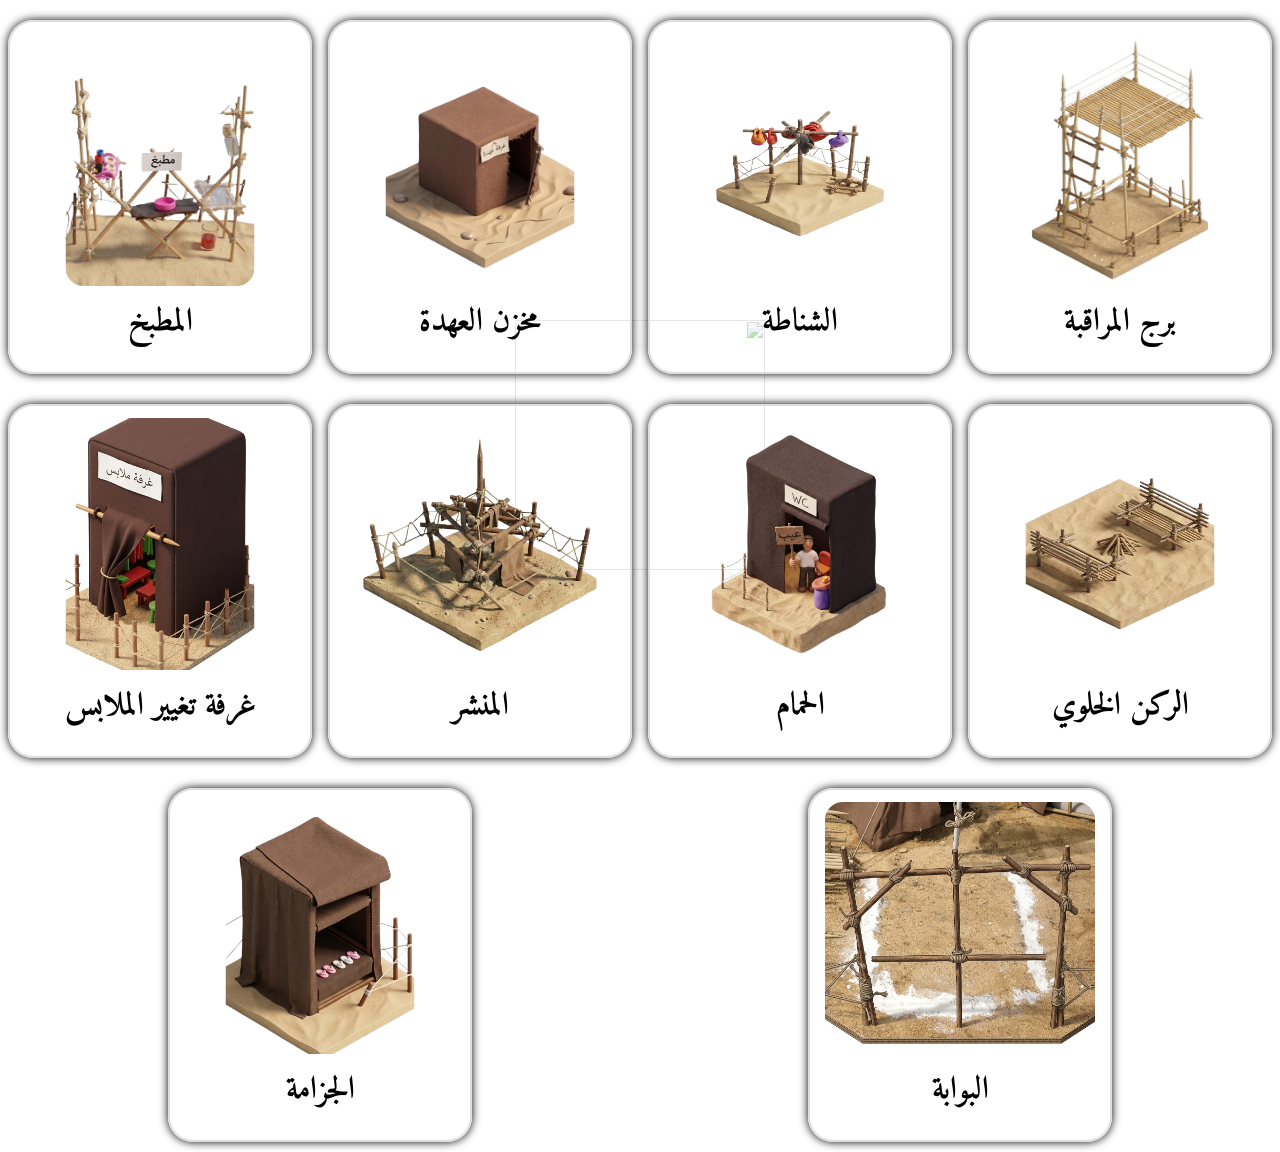
==== home.html @ 06dc3349 "Fix HTML encoding issues in home.html" ====
<!Doctype html>
<html lang="en">
<head>
<title>website Elmaskr</title>
<link rel="stylesheet" href="style.css">
<meta charset="UTF-8">
<meta name="viewport" content="width=device-width, initial-scale=1.0">
</head>
<body>
<div class="dpic1"><img src="1.png" class="pic1"></div>
<div class="cards">
<a href="البرج.html" class="card">
<img src="2.png" class="pics">
<h1 class="h1">برج المراقبة</h1>
</a>
<a href="الشناطة.html" class="card">
<img src="3.png" class="pics">
<h1 class="h1">الشناطة</h1>
</a>
<a href="مخزن العهدة.html" class="card">
<img src="4.png" class="pics">
<h1 class="h1">مخزن العهدة</h1>
</a>
<a href="المطبخ.html" class="card">
<img src="5.png" class="pics hma">
<h1 class="h1">المطبخ</h1>
</a>
<a href="الركن الخلوي.html" class="card">
<img src="6.png" class="pics">
<h1 class="h1">الركن الخلوي</h1>
</a>
<a href="الحمام.html" class="card">
<img src="7.png" class="pics hma">
<h1 class="h1">الحمام</h1>
</a>
<a href="المنشر.html" class="card">
<img src="8.png" class="pics hma2">
<h1 class="h1">المنشر</h1>
</a>
<a href="غرفة تغيير الملابس.html" class="card">
<img src="9.png" class="pics hma">
<h1 class="h1">غرفة تغيير الملابس</h1>
</a>
<a href="البوابة.html" class="card">
<img src="10.jpg" class="pics hma2">
<h1 class="h1">البوابة</h1>
</a>
<a href="الجزامة.html" class="card">
<img src="11.png" class="pics hma">
<h1 class="h1">الجزامة</h1>
</a>
</div>
</body>
<script src="main.js" ></script>
</html>
---- style.css ----
@import url('https://fonts.googleapis.com/css2?family=Amiri:wght@400;700&display=swap');
*{
	padding:0;
	margin:0;
}

body{
	
	direction:rtl;
	  font-family: 'Amiri', serif;

}
.dpic1{
	
	position:fixed;
	top:50%;
	left:50%;
	transform:translate(-50%,-50%);
	z-index:-1;
}
.pic1{
	width:250px;
	height:250px;
	opacity:0.4;
	margin:auto;
}
.cards{
	display:flex;
	flex-wrap:wrap;
}
.card{
	width:300px;
	height:350px;
	background:;
	border-radius:25px;
	margin:auto;
	margin-top:20px;
	margin-bottom:10px;
	border:solid 2px #ddd;
	display:flex;
	flex-direction:column;
	justify-content:center;
	align-items:center;
	box-shadow:0 0 10px black;
	transition: transform 0.3s;
}
.card:hover{
	transform: translatey(-10px);
}
.pics{
	width:210px;
	height:280px;
	object-fit:cntent;
	border-radius:20px;
	transform:scale(0.9) translate(0 , -10px);
	
	

}
.h1{
	transform: translate(0 , -15px);
	
}
a{
	text-decoration:none;
	color:black;
}
.hma{
	object-fit:cover;
}
.hma2{
	width:300px;
}
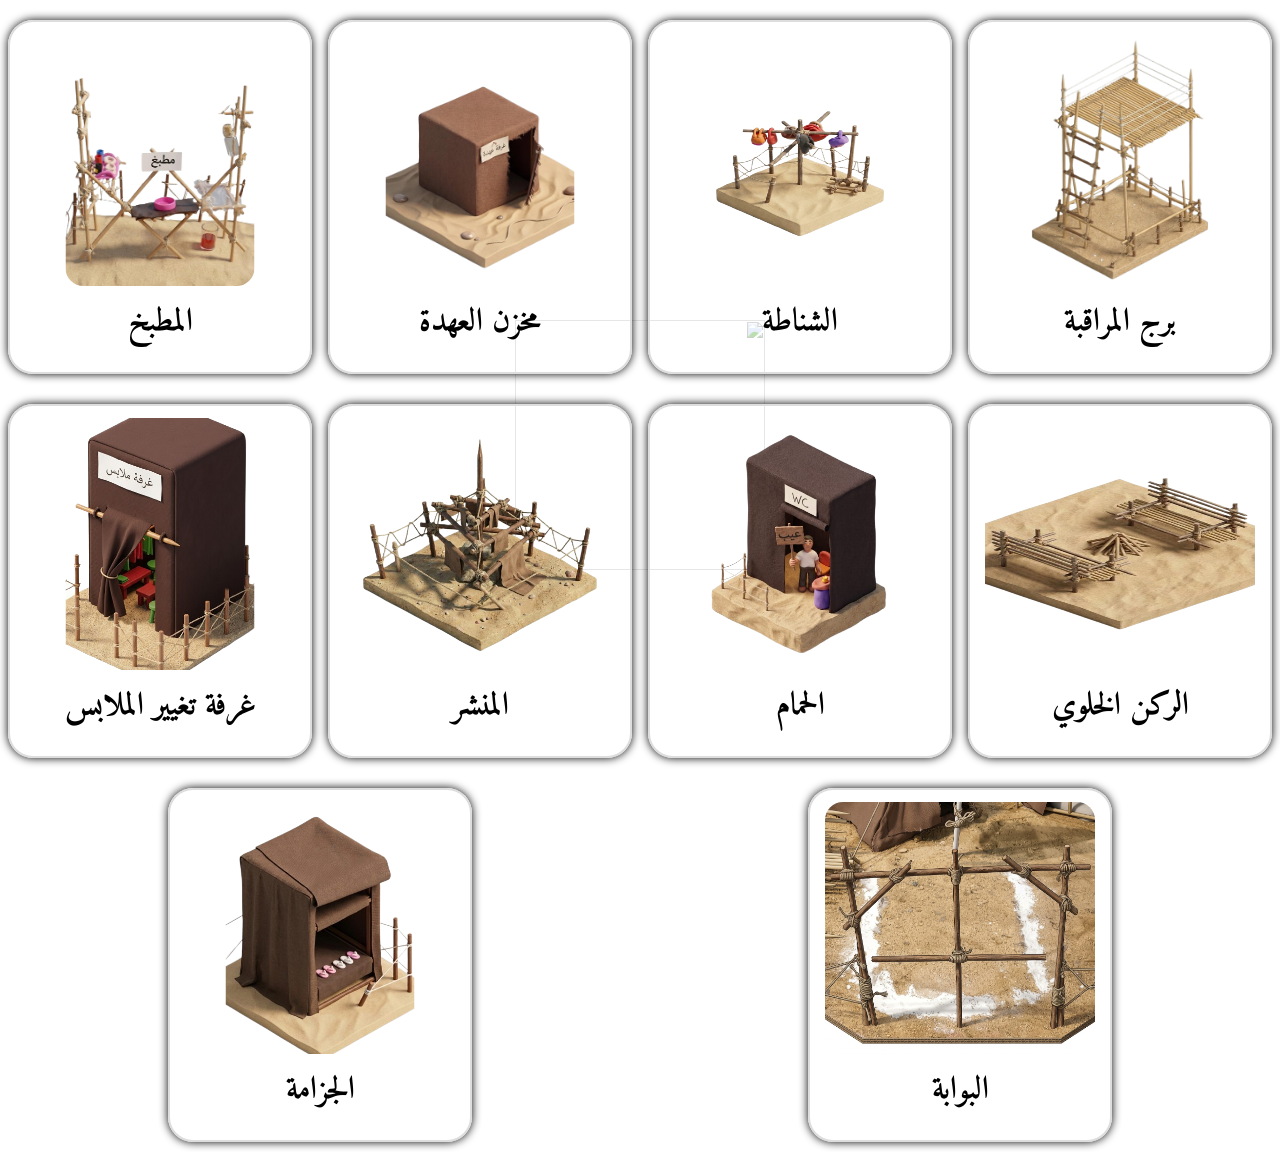
==== commit da984298: "Update home.html" ====
--- a/home.html
+++ b/home.html
@@ -26,7 +26,7 @@
 <h1 class="h1">المطبخ</h1>
 </a>
 <a href="الركن الخلوي.html" class="card">
-<img src="6.png" class="pics">
+<img src="6.png" class="pics hma2">
 <h1 class="h1">الركن الخلوي</h1>
 </a>
 <a href="الحمام.html" class="card">
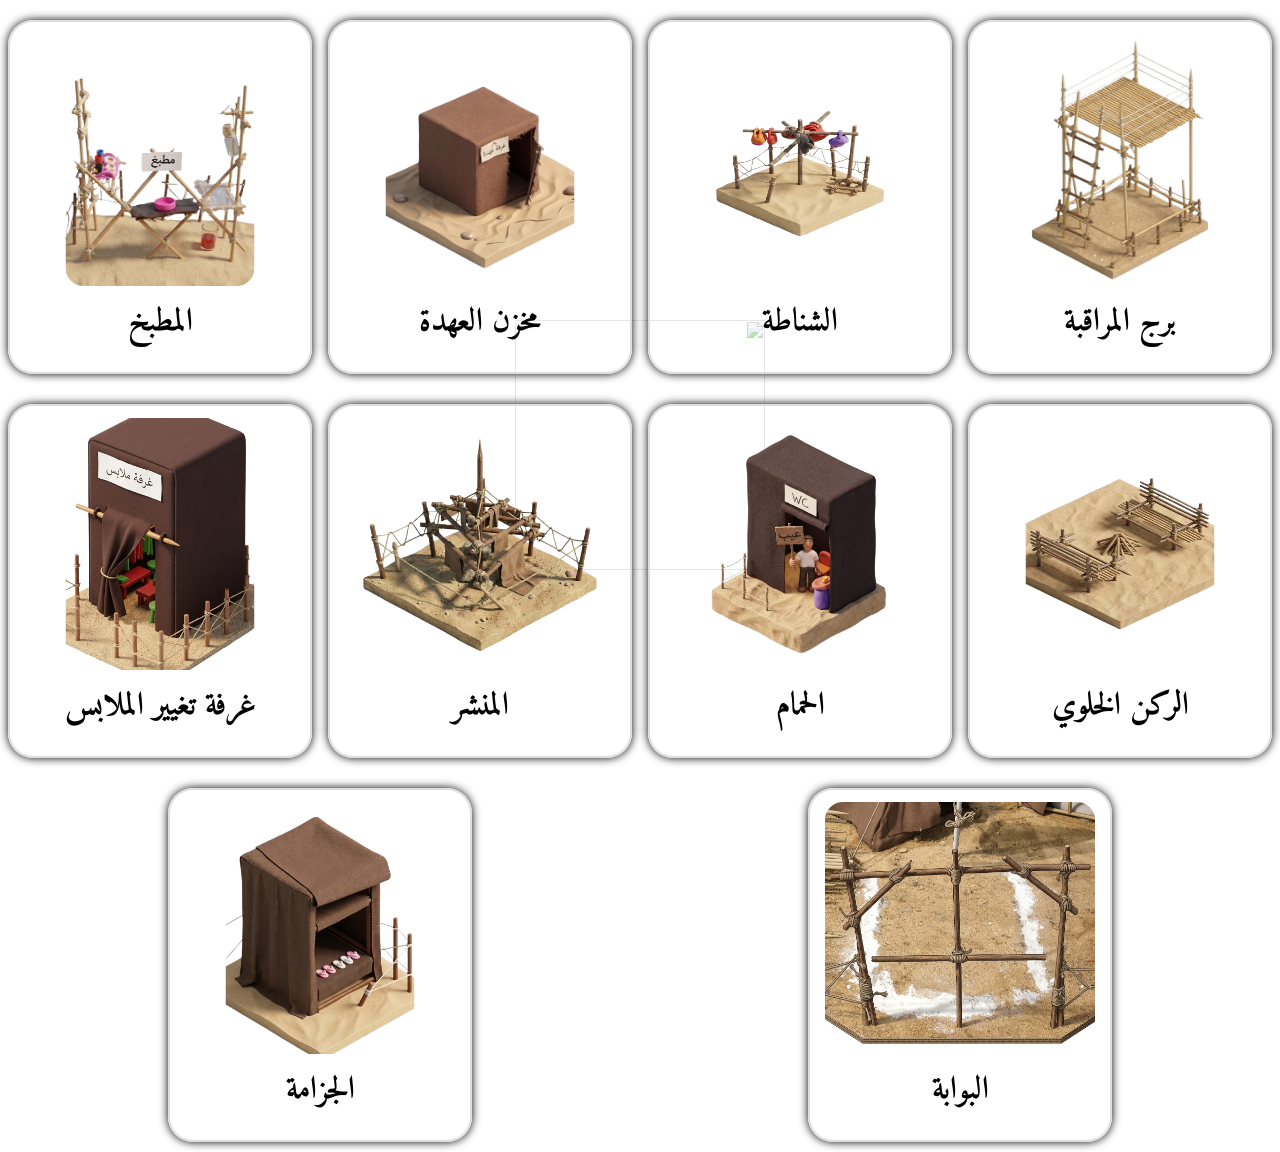
==== commit 3cb6bd23: "Fix HTML encoding issues in home.html" ====
--- a/home.html
+++ b/home.html
@@ -26,7 +26,7 @@
 <h1 class="h1">المطبخ</h1>
 </a>
 <a href="الركن الخلوي.html" class="card">
-<img src="6.png" class="pics hma2">
+<img src="6.png" class="pics">
 <h1 class="h1">الركن الخلوي</h1>
 </a>
 <a href="الحمام.html" class="card">
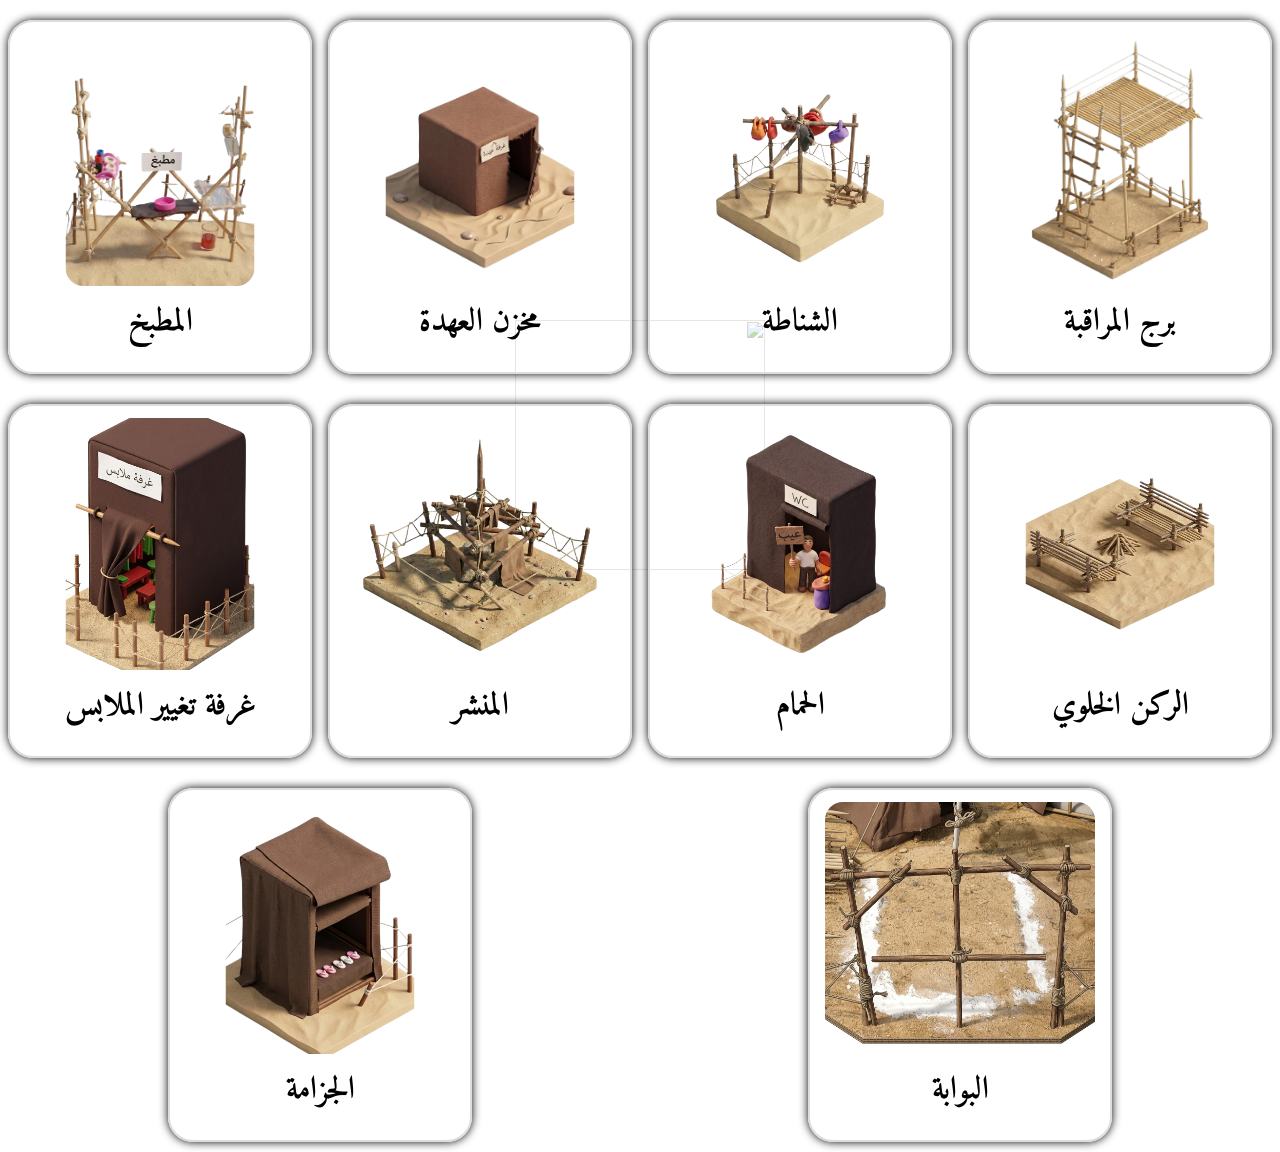
==== commit e403fc6a: "Fix HTML encoding issues in home.html" ====
--- a/home.html
+++ b/home.html
@@ -14,7 +14,7 @@
 <h1 class="h1">برج المراقبة</h1>
 </a>
 <a href="الشناطة.html" class="card">
-<img src="3.png" class="pics">
+<img src="3.png" class="pics hma">
 <h1 class="h1">الشناطة</h1>
 </a>
 <a href="مخزن العهدة.html" class="card">
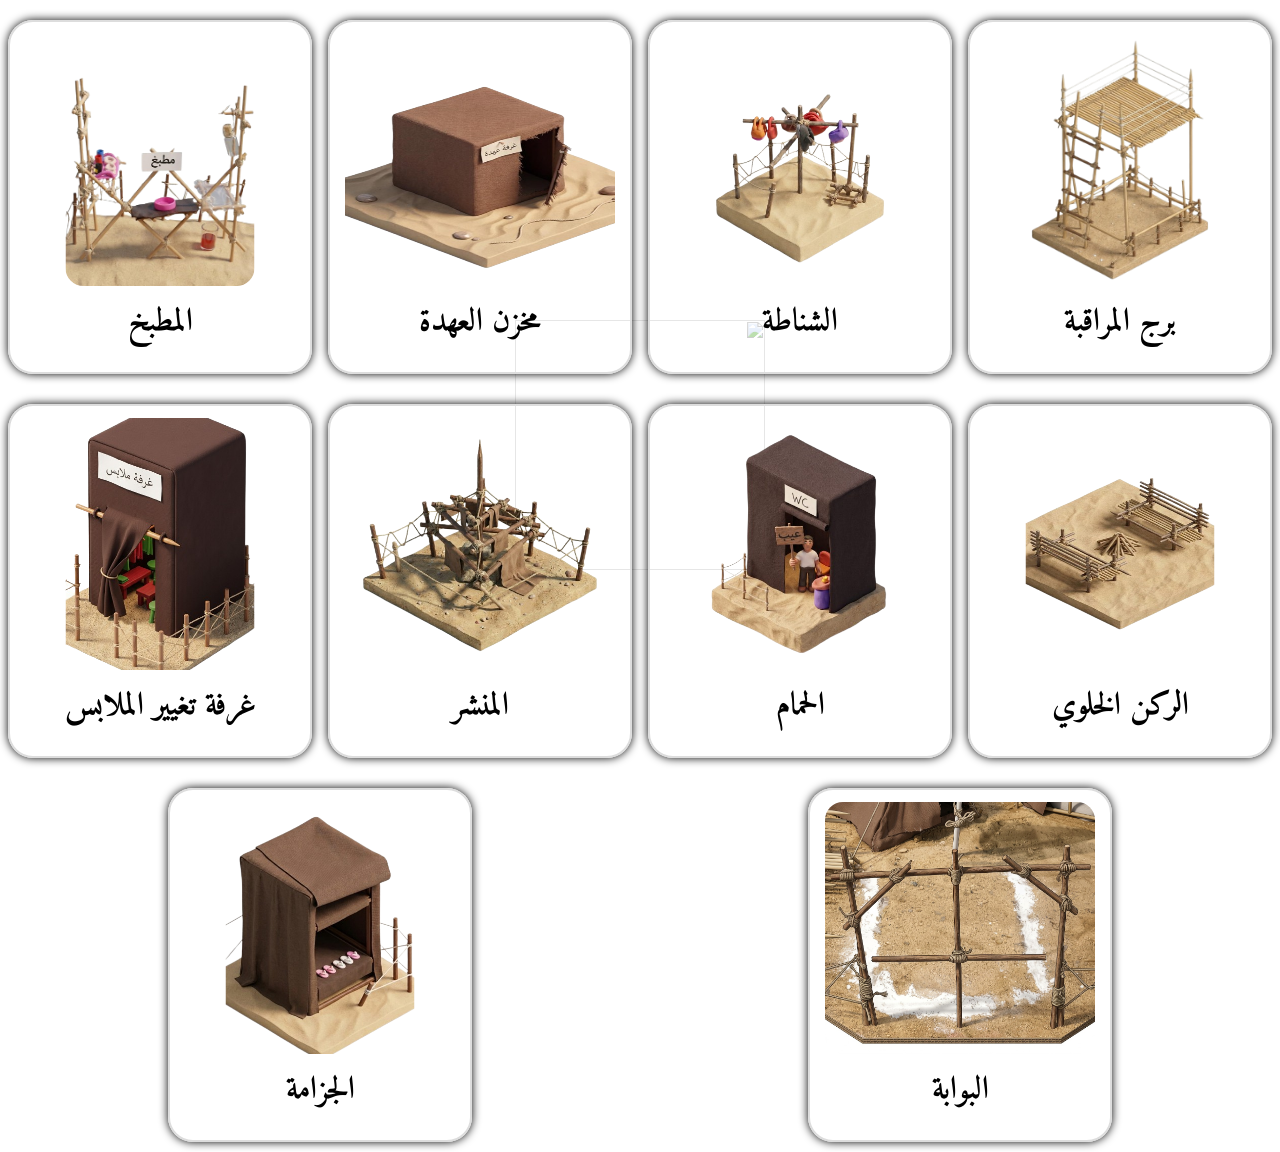
==== commit fad37bcc: "Fix HTML encoding issues in home.html" ====
--- a/home.html
+++ b/home.html
@@ -18,7 +18,7 @@
 <h1 class="h1">الشناطة</h1>
 </a>
 <a href="مخزن العهدة.html" class="card">
-<img src="4.png" class="pics">
+<img src="4.png" class="pics hma2">
 <h1 class="h1">مخزن العهدة</h1>
 </a>
 <a href="المطبخ.html" class="card">
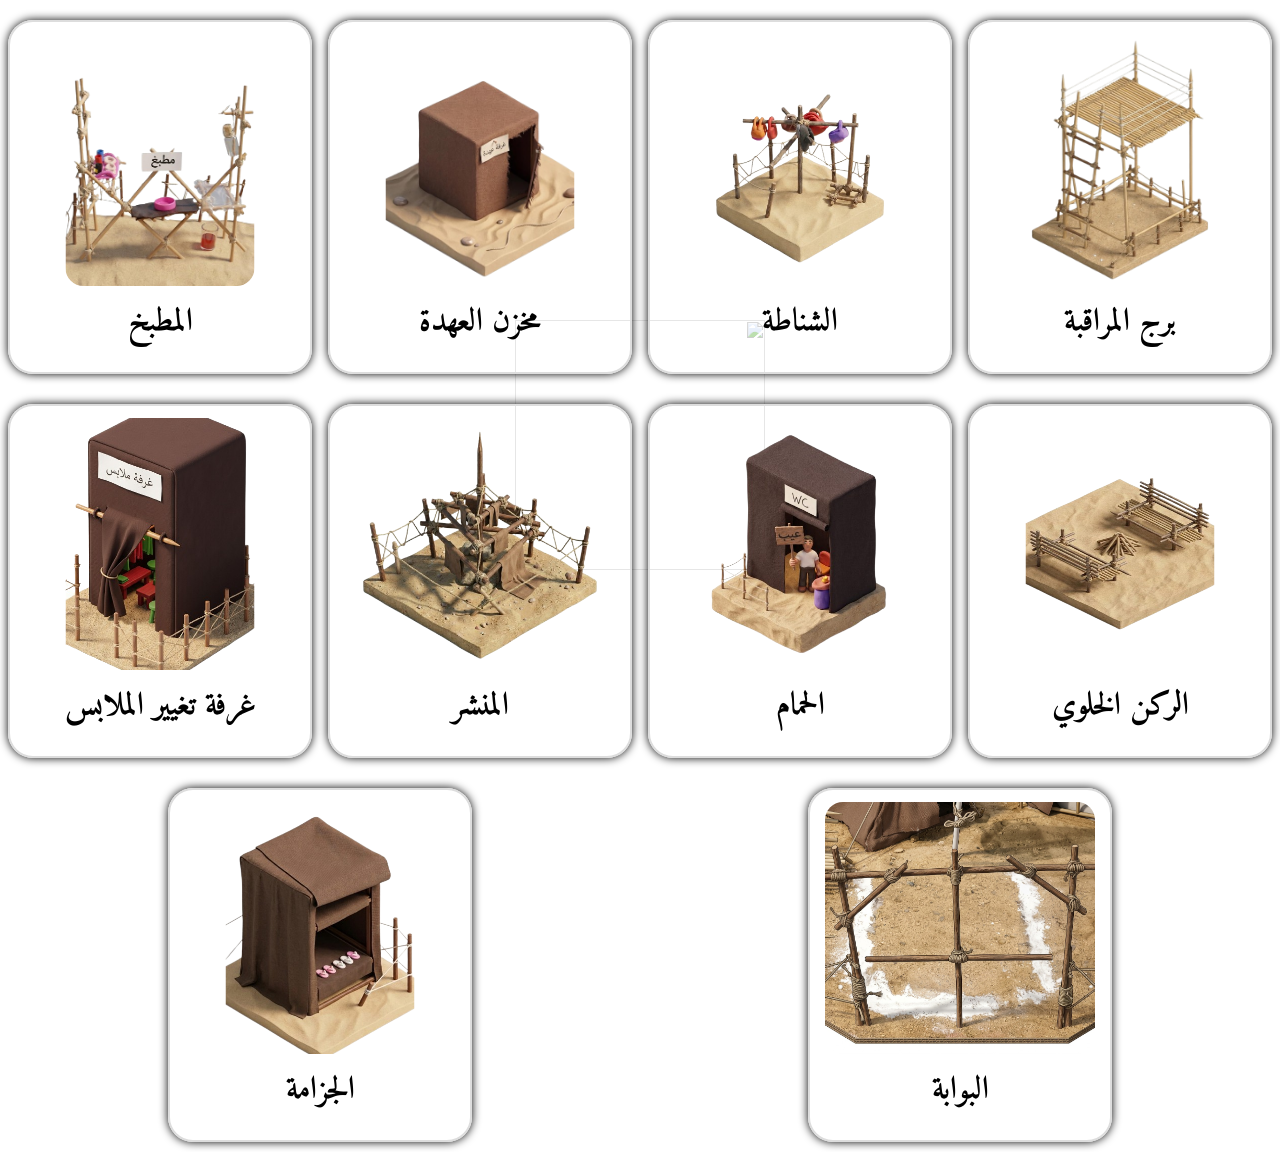
==== commit bf7eb570: "Update home.html" ====
--- a/home.html
+++ b/home.html
@@ -18,7 +18,7 @@
 <h1 class="h1">الشناطة</h1>
 </a>
 <a href="مخزن العهدة.html" class="card">
-<img src="4.png" class="pics hma2">
+<img src="4.png" class="pics hma">
 <h1 class="h1">مخزن العهدة</h1>
 </a>
 <a href="المطبخ.html" class="card">
--- a/style.css
+++ b/style.css
@@ -67,7 +67,9 @@
 }
 .hma{
 	object-fit:cover;
+	
 }
 .hma2{
 	width:300px;
+	object-fit:cover;
 }
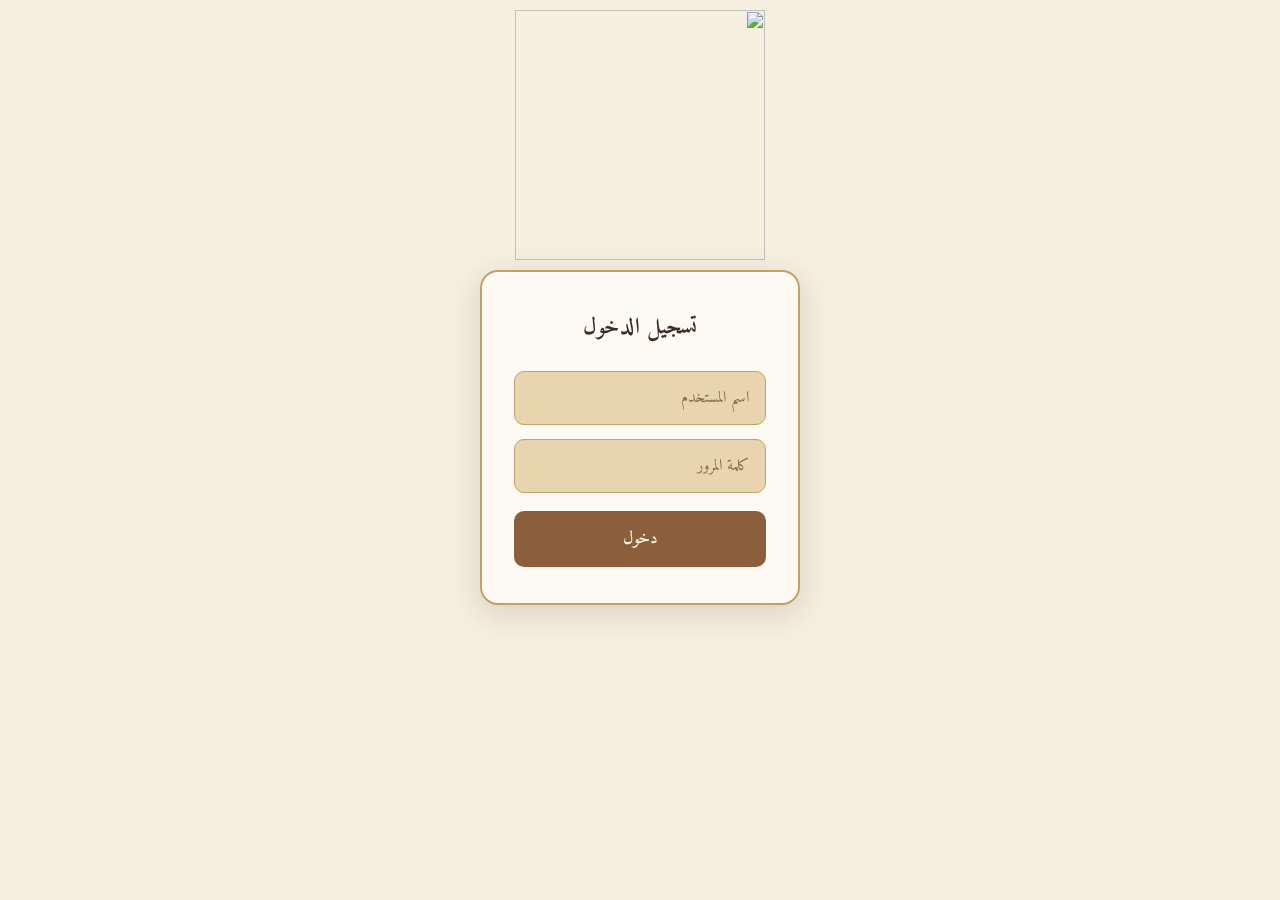
==== commit 7b52ecfe: "Add files via upload" ====
--- a/home.html
+++ b/home.html
@@ -14,11 +14,11 @@
 <h1 class="h1">برج المراقبة</h1>
 </a>
 <a href="الشناطة.html" class="card">
-<img src="3.png" class="pics hma">
+<img src="3.png" class="pics">
 <h1 class="h1">الشناطة</h1>
 </a>
 <a href="مخزن العهدة.html" class="card">
-<img src="4.png" class="pics hma">
+<img src="4.png" class="pics">
 <h1 class="h1">مخزن العهدة</h1>
 </a>
 <a href="المطبخ.html" class="card">
@@ -34,7 +34,7 @@
 <h1 class="h1">الحمام</h1>
 </a>
 <a href="المنشر.html" class="card">
-<img src="8.png" class="pics hma2">
+<img src="8.png" class="pics hma">
 <h1 class="h1">المنشر</h1>
 </a>
 <a href="غرفة تغيير الملابس.html" class="card">
@@ -51,5 +51,10 @@
 </a>
 </div>
 </body>
-<script src="main.js" ></script>
-</html>
++ <script>
+    if (localStorage.getItem('loggedIn') !== 'true') {
+      window.location.href = 'index.html';
+    }
+  </script>
+</html>
